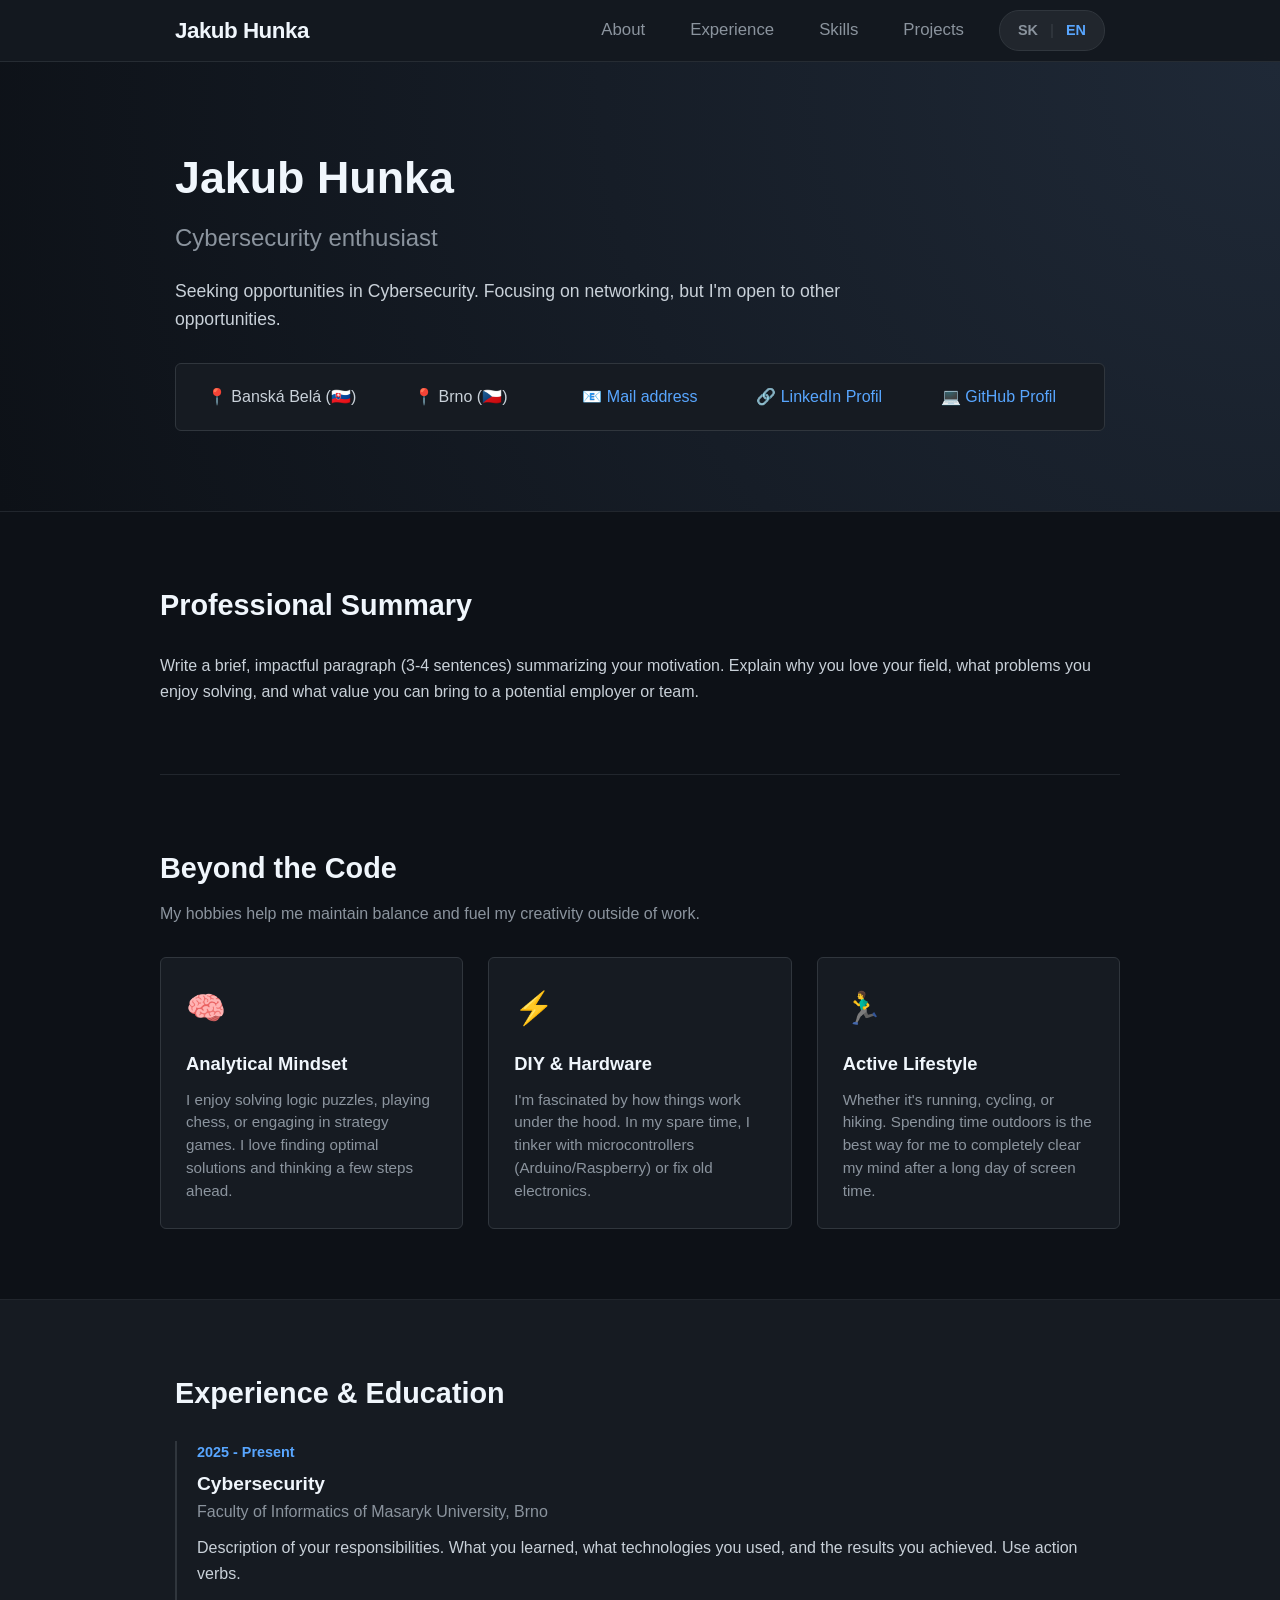
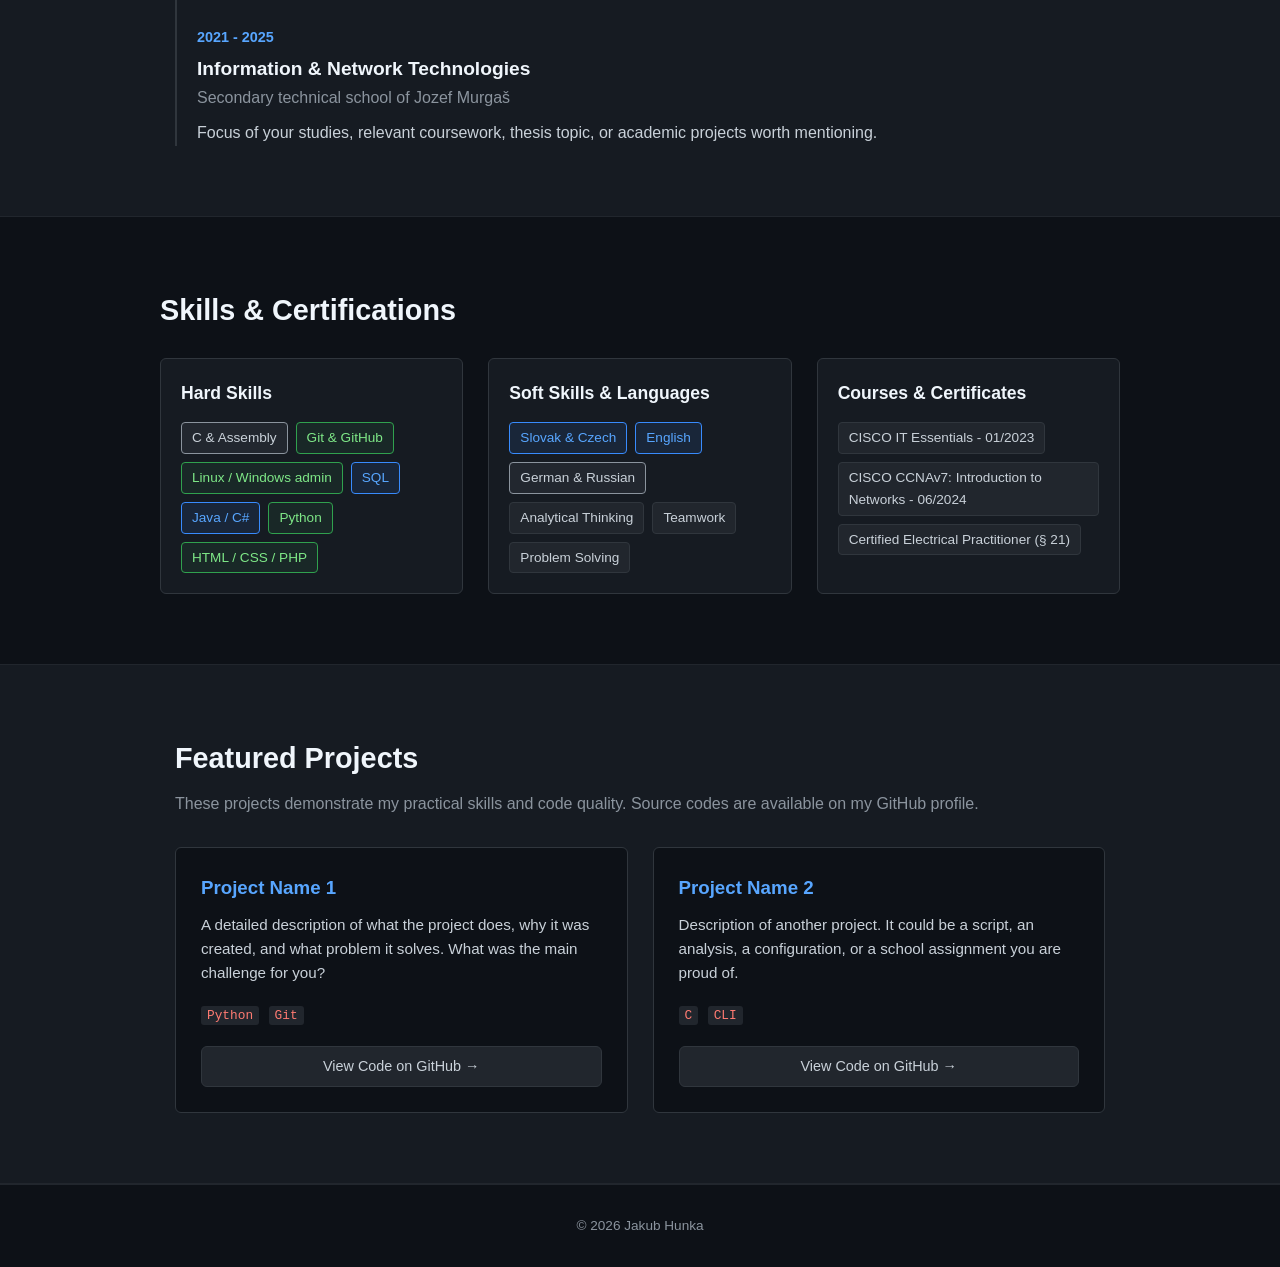
==== en.html @ 0cec3ef6 "first commit" ====
<!DOCTYPE html>
<html lang="en">
<head>
    <meta charset="UTF-8">
    <meta name="viewport" content="width=device-width, initial-scale=1.0">
    <title>Jakub Hunka | Cybersecurity enthusiast</title>
    <link rel="stylesheet" href="style.css">
    <link rel="icon" href="data:image/svg+xml,<svg xmlns='http://www.w3.org/2000/svg' viewBox='0 0 100 100'><text y='0.9em' font-size='90'>🛡️</text></svg>">
</head>
<body>

    <!-- Enhanced Navigation (English) -->
    <header>
        <nav class="container">
            <div class="logo">Jakub Hunka</div>
            
            <div class="nav-right">
                <ul class="nav-links">
                    <li><a href="#about">About</a></li>
                    <li><a href="#experience">Experience</a></li>
                    <li><a href="#skills">Skills</a></li>
                    <li><a href="#projects">Projects</a></li>
                </ul>
                
                <div class="lang-switch">
                    <a href="index.html" class="lang-btn">SK</a>
                    <span class="lang-divider">|</span>
                    <a href="en.html" class="lang-btn active">EN</a>
                </div>
            </div>
        </nav>
    </header>

    <!-- Hero Section -->
    <section class="hero">
        <div class="container hero-grid">
            <div class="hero-text">
                <h1>Jakub Hunka</h1>
                <h2>Cybersecurity enthusiast</h2>
                <p class="tagline">Seeking opportunities in Cybersecurity. Focusing on networking, but I'm open to other opportunities.</p>
                
                <div class="quick-contact">
                    <p>📍 Banská Belá (🇸🇰)</p>
                    <p>📍 Brno (🇨🇿)</p>
                    <p>📧 <a href="mailto:heroxxsvk@gmail.com">Mail address</a></p>
                    <p>🔗 <a href="https://www.linkedin.com/in/jakub-hunka-9722633a0/" target="_blank">LinkedIn Profil</a></p>
                    <p>💻 <a href="https://github.com/HeroXXSK" target="_blank">GitHub Profil</a></p>
                </div>
            </div>
        </div>
    </section>

    <!-- About Me -->
    <section id="about" class="container section">
        <h2>Professional Summary</h2>
        <p>Write a brief, impactful paragraph (3-4 sentences) summarizing your motivation. Explain why you love your field, what problems you enjoy solving, and what value you can bring to a potential employer or team.</p>
    </section>
    <section id="interests" class="container section border-top">
        <h2>Beyond the Code</h2>
        <p class="section-intro">My hobbies help me maintain balance and fuel my creativity outside of work.</p>
        
        <div class="interests-grid">
            <div class="interest-card">
                <span class="interest-icon">🧠</span>
                <h3>Analytical Mindset</h3>
                <p>I enjoy solving logic puzzles, playing chess, or engaging in strategy games. I love finding optimal solutions and thinking a few steps ahead.</p>
            </div>

            <div class="interest-card">
                <span class="interest-icon">⚡</span>
                <h3>DIY & Hardware</h3>
                <p>I'm fascinated by how things work under the hood. In my spare time, I tinker with microcontrollers (Arduino/Raspberry) or fix old electronics.</p>
            </div>

            <div class="interest-card">
                <span class="interest-icon">🏃‍♂️</span>
                <h3>Active Lifestyle</h3>
                <p>Whether it's running, cycling, or hiking. Spending time outdoors is the best way for me to completely clear my mind after a long day of screen time.</p>
            </div>
        </div>
    </section>

    <!-- Experience and Education -->
    <section id="experience" class="bg-dark-accent section">
        <div class="container">
            <h2>Experience & Education</h2>
            <div class="timeline">
                
                <div class="timeline-item">
                    <div class="timeline-date">2025 - Present</div>
                    <div class="timeline-content">
                        <h3>Cybersecurity</h3>
                        <h4>Faculty of Informatics of Masaryk University, Brno</h4>
                        <p>Description of your responsibilities. What you learned, what technologies you used, and the results you achieved. Use action verbs.</p>
                    </div>
                </div>

                <div class="timeline-item">
                    <div class="timeline-date">2021 - 2025</div>
                    <div class="timeline-content">
                        <h3>Information & Network Technologies </h3>
                        <h4>Secondary technical school of Jozef Murgaš</h4>
                        <p>Focus of your studies, relevant coursework, thesis topic, or academic projects worth mentioning.</p>
                    </div>
                </div>

            </div>
        </div>
    </section>

    <!-- Skills -->
    <section id="skills" class="container section">
        <h2>Skills & Certifications</h2>
        <div class="skills-grid">
            
            <div class="skill-card">
                <h3>Hard Skills</h3>
                <div class="skill-tags">
                    <span class="skill-lvl-beg" data-tooltip="">C & Assembly</span>
                    <span class="skill-lvl-int" data-tooltip="">Git & GitHub</span>
                    <span class="skill-lvl-int" data-tooltip="">Linux / Windows admin</span>
                    <span class="skill-lvl-adv" data-tooltip="">SQL</span>
                    <span class="skill-lvl-adv" data-tooltip="">Java / C#</span>
                    <span class="skill-lvl-int" data-tooltip="">Python</span>
                    <span class="skill-lvl-int" data-tooltip="">HTML / CSS / PHP </span>
                </div>
            </div>

            <div class="skill-card">
                <h3>Soft Skills & Languages</h3>
                <div class="skill-tags">
                    <span class="skill-lvl-adv" data-tooltip="Native speaker">Slovak & Czech</span>
                    <span class="skill-lvl-adv" data-tooltip="">English</span>
                    <span class="skill-lvl-beg" data-tooltip="">German & Russian</span>
                    <span class="no-tooltip" data-tooltip="">Analytical Thinking</span>
                    <span class="no-tooltip" data-tooltip="">Teamwork</span>
                    <span class="no-tooltip" data-tooltip="">Problem Solving</span>
                </div>
            </div>

            <div class="skill-card">
                <h3>Courses & Certificates</h3>
                <div class="skill-tags">
                    <span class="no-tooltip">CISCO IT Essentials - 01/2023</span>
                    <span class="no-tooltip">CISCO CCNAv7: Introduction to Networks - 06/2024</span>
                    <span class="no-tooltip">Certified Electrical Practitioner (§ 21)</span>
                </div>
            </div>

        </div>
    </section>

    <!-- Projects -->
    <section id="projects" class="bg-dark-accent section">
        <div class="container">
            <h2>Featured Projects</h2>
            <p class="section-intro">These projects demonstrate my practical skills and code quality. Source codes are available on my GitHub profile.</p>
            
            <div class="projects-grid">
                
                <div class="project-box">
                    <h3>Project Name 1</h3>
                    <p>A detailed description of what the project does, why it was created, and what problem it solves. What was the main challenge for you?</p>
                    <div class="project-tech">
                        <code>Python</code> <code>Git</code>
                    </div>
                    <a href="https://github.com/your-username/project1" class="github-btn" target="_blank">View Code on GitHub &rarr;</a>
                </div>

                <div class="project-box">
                    <h3>Project Name 2</h3>
                    <p>Description of another project. It could be a script, an analysis, a configuration, or a school assignment you are proud of.</p>
                    <div class="project-tech">
                        <code>C</code> <code>CLI</code>
                    </div>
                    <a href="https://github.com/your-username/project2" class="github-btn" target="_blank">View Code on GitHub &rarr;</a>
                </div>

            </div>
        </div>
    </section>

    <!-- Footer -->
    <footer>
        <div class="container footer-content">
            <p>&copy; 2026 Jakub Hunka</p>
        </div>
    </footer>

</body>
</html>
---- style.css ----
/* Základné resety */
* {
    margin: 0;
    padding: 0;
    box-sizing: border-box;
}

html {
    scroll-behavior: smooth;
}

body {
    font-family: -apple-system, BlinkMacSystemFont, "Segoe UI", Roboto, Helvetica, Arial, sans-serif;
    line-height: 1.6;
    background-color: #0d1117; /* GitHub dark bg */
    color: #c9d1d9;
}

.container {
    width: 90%;
    max-width: 960px;
    margin: 0 auto;
    padding: 0 15px;
}

/* Navigácia */

.accent {
    color: #58a6ff;
}

.nav-links li {
    margin-left: 20px;
}

header {
    background-color: rgba(22, 27, 34, 0.85); /* Polopriehľadná tmavá */
    backdrop-filter: blur(12px); /* Sklenený efekt */
    -webkit-backdrop-filter: blur(12px);
    position: sticky;
    top: 0;
    z-index: 1000;
    border-bottom: 1px solid rgba(48, 54, 61, 0.7);
    padding: 10px 0; /* Zväčšenie celkovej výšky */
}

nav {
    display: flex;
    justify-content: space-between;
    align-items: center;
}

.logo {
    font-size: 1.4rem; /* Zväčšené logo */
    font-weight: 800;
    letter-spacing: -0.5px;
    color: #f0f6fc;
}

/* Pravá strana navigácie (odkazy + jazyky) */
.nav-right {
    display: flex;
    align-items: center;
    gap: 35px; /* Priestor medzi menu a prepínačom */
}

.nav-links {
    display: flex;
    list-style: none;
    gap: 25px; /* Väčšie rozostupy medzi odkazmi */
}

.nav-links a {
    color: #8b949e;
    text-decoration: none;
    font-size: 1.05rem; /* Väčšie a čitateľnejšie písmo */
    font-weight: 500;
    padding: 6px 0;
    position: relative;
    transition: color 0.2s ease;
}

/* Animovaná linka pod odkazom pri hoveri */
.nav-links a::after {
    content: '';
    position: absolute;
    width: 0;
    height: 2px;
    bottom: 0;
    left: 0;
    background-color: #58a6ff;
    transition: width 0.2s ease;
}

.nav-links a:hover {
    color: #f0f6fc;
}

.nav-links a:hover::after {
    width: 100%;
}

/* Jazykový prepínač */
.lang-switch {
    display: flex;
    align-items: center;
    background-color: #21262d;
    padding: 6px 14px;
    border-radius: 20px; /* Zaoblený "pill" tvar */
    border: 1px solid #30363d;
    font-size: 0.9rem;
    font-weight: 600;
}

.lang-btn {
    color: #8b949e;
    text-decoration: none;
    transition: color 0.2s;
    padding: 2px 4px;
}

.lang-btn:hover {
    color: #58a6ff;
}

.lang-btn.active {
    color: #58a6ff; /* Aktívny jazyk svieti namodro */
}

.lang-divider {
    color: #30363d;
    margin: 0 8px;
    user-select: none;
}

/* Doplnenie pre responzivitu, aby prepínač nezmizol na mobile */
@media (max-width: 600px) {
    .nav-links { 
        display: none; /* Skryje textové menu na mobile */
    }
    .nav-right {
        gap: 0;
    }
}

/* Hero sekcia s kontaktom */
.hero {
    padding: 80px 0;
    background: radial-gradient(circle at top right, #1f2937, #0d1117);
    border-bottom: 1px solid #21262d;
}

.hero-text h1 {
    font-size: 2.8rem;
    color: #f0f6fc;
    margin-bottom: 5px;
}

.hero-text h2 {
    font-size: 1.5rem;
    color: #8b949e;
    font-weight: 400;
    margin-bottom: 20px;
}

.tagline {
    font-size: 1.1rem;
    max-width: 700px;
    margin-bottom: 30px;
}

.quick-contact {
    display: grid;
    grid-template-columns: repeat(auto-fit, minmax(170px, 1fr));
    gap: 8px;
    background-color: #161b22;
    padding: 20px;
    border-radius: 6px;
    border: 1px solid #30363d;
    text-align: center;
}

.quick-contact a {
    color: #58a6ff;
    text-decoration: none;
}

.quick-contact a:hover {
    text-decoration: underline;
}

/* Sekcie obecne */
.section {
    padding: 70px 0;
}

.section h2 {
    font-size: 1.8rem;
    color: #f0f6fc;
    margin-bottom: 25px;
}

.section-intro {
    margin-top: -15px;
    margin-bottom: 30px;
    color: #8b949e;
}

.bg-dark-accent {
    background-color: #161b22;
    border-top: 1px solid #21262d;
    border-bottom: 1px solid #21262d;
}
.border-top {
    border-top: 1px solid #21262d;
}

.interests-grid {
    display: grid;
    grid-template-columns: repeat(auto-fit, minmax(250px, 1fr));
    gap: 25px;
    margin-top: 20px;
}

.interest-card {
    background-color: #161b22;
    padding: 25px;
    border-radius: 6px;
    border: 1px solid #30363d;
    transition: transform 0.2s ease, border-color 0.2s ease;
}

.interest-card:hover {
    transform: translateY(-3px);
    border-color: #58a6ff; /* Pri prejdení myšou sa jemne zvýrazní */
}

.interest-icon {
    font-size: 2rem;
    display: block;
    margin-bottom: 15px;
}

.interest-card h3 {
    color: #f0f6fc;
    font-size: 1.15rem;
    margin-bottom: 10px;
}

.interest-card p {
    font-size: 0.95rem;
    color: #8b949e;
    line-height: 1.5;
}

/* Časová os (Skúsenosti a Vzdelanie) */
.timeline {
    position: relative;
    border-left: 2px solid #30363d;
    padding-left: 20px;
}

.timeline-item {
    position: relative;
    margin-bottom: 40px;
}

.timeline-item:last-child {
    margin-bottom: 0;
}

.timeline-date {
    font-weight: 600;
    color: #58a6ff;
    font-size: 0.9rem;
    margin-bottom: 5px;
}

.timeline-content h3 {
    color: #f0f6fc;
    font-size: 1.2rem;
}

.timeline-content h4 {
    color: #8b949e;
    font-weight: 500;
    font-size: 1rem;
    margin-bottom: 10px;
}

/* Zručnosti */
.skills-grid {
    display: grid;
    grid-template-columns: repeat(auto-fit, minmax(280px, 1fr));
    gap: 25px;
}

.skill-card {
    background-color: #161b22;
    padding: 20px;
    border-radius: 6px;
    border: 1px solid #30363d;
}

.skill-card h3 {
    color: #f0f6fc;
    font-size: 1.1rem;
    margin-bottom: 15px;
}

.skill-tags {
    display: flex;
    flex-wrap: wrap;
    gap: 8px;
}

.skill-tags span {
    background-color: #21262d;
    color: #c9d1d9;
    padding: 4px 10px;
    border-radius: 4px;
    font-size: 0.85rem;
    border: 1px solid #30363d;
    position: relative;
    cursor: help;
}
.skill-tags span::before{
    content: attr(data-tooltip);
    position: absolute;
    bottom: 130%;
    left: 50%;
    transform: translateX(-50%) translateY(10px);
    background-color: #161b22;
    color: #c9d1d9;
    padding: 8px 12px;
    font-size: 0.8rem;
    border-radius: 6px;
    border: 1px solid #30363d;
    white-space: nowrap;
    box-shadow: 0 4px 12px rgba(0, 0, 0, 0.5);
    opacity: 0;
    pointer-events: none;
    transition: opacity 0.2s ease, transform 0.2s ease;
    z-index: 10;
}
.skill-tags span::after {
    content: '';
    position: absolute;
    bottom: 115%;
    left: 50%;
    transform: translateX(-50%) translateY(10px);
    border-width: 6px;
    border-style: solid;
    border-color: #30363d transparent transparent transparent;
    opacity: 0;
    pointer-events: none;
    transition: opacity 0.2s ease, transform 0.2s ease;
    z-index: 10;
}
.skill-tags span:hover::before,
.skill-tags span:hover::after {
    opacity: 1;
    transform: translateX(-50%) translateY(0);
}
.skill-tags span.no-tooltip {
    cursor: default;
}
.skill-tags span.no-tooltip:hover::before,
.skill-tags span.no-tooltip:hover::after {
    display: none !important;
    opacity: 0 !important;
    visibility: hidden !important;
}
.skill-tags .skill-lvl-adv {
    border-color: #388bfd;
    color: #58a6ff;
    background-color: rgba(56, 139, 253, 0.1);
}
.skill-tags .skill-lvl-int {
    border-color: #30a14e;
    color: #7ee787;
    background-color: rgba(48, 161, 78, 0.1);
}
.skill-tags .skill-lvl-beg {
    border-color: #8b949e;
    color: #c9d1d9;
    background-color: rgba(139, 148, 158, 0.1);
}


/* Projekty */
.projects-grid {
    display: grid;
    grid-template-columns: repeat(auto-fit, minmax(320px, 1fr));
    gap: 25px;
}

.project-box {
    background-color: #0d1117;
    padding: 25px;
    border-radius: 6px;
    border: 1px solid #30363d;
    display: flex;
    flex-direction: column;
    justify-content: space-between;
}

.project-box h3 {
    color: #58a6ff;
    margin-bottom: 10px;
}

.project-box p {
    font-size: 0.95rem;
    margin-bottom: 15px;
    flex-grow: 1;
}

.project-tech {
    margin-bottom: 20px;
}

.project-tech code {
    background-color: #21262d;
    padding: 2px 6px;
    border-radius: 3px;
    font-size: 0.8rem;
    margin-right: 5px;
    color: #ff7b72;
}

.github-btn {
    display: inline-block;
    text-decoration: none;
    color: #c9d1d9;
    background-color: #21262d;
    padding: 8px 16px;
    border-radius: 6px;
    border: 1px solid #30363d;
    font-size: 0.9rem;
    text-align: center;
    transition: background-color 0.2s, border-color 0.2s;
}

.github-btn:hover {
    background-color: #30363d;
    border-color: #8b949e;
}

/* Pätička */
footer {
    padding: 30px 0;
    text-align: center;
    font-size: 0.85rem;
    color: #8b949e;
    border-top: 1px solid #21262d;
}

/* Mobilné zobrazenie */
@media (max-width: 600px) {
    .hero-text h1 { font-size: 2rem; }
    .nav-links { display: none; } /* Zjednodušenie pre mobil */
}
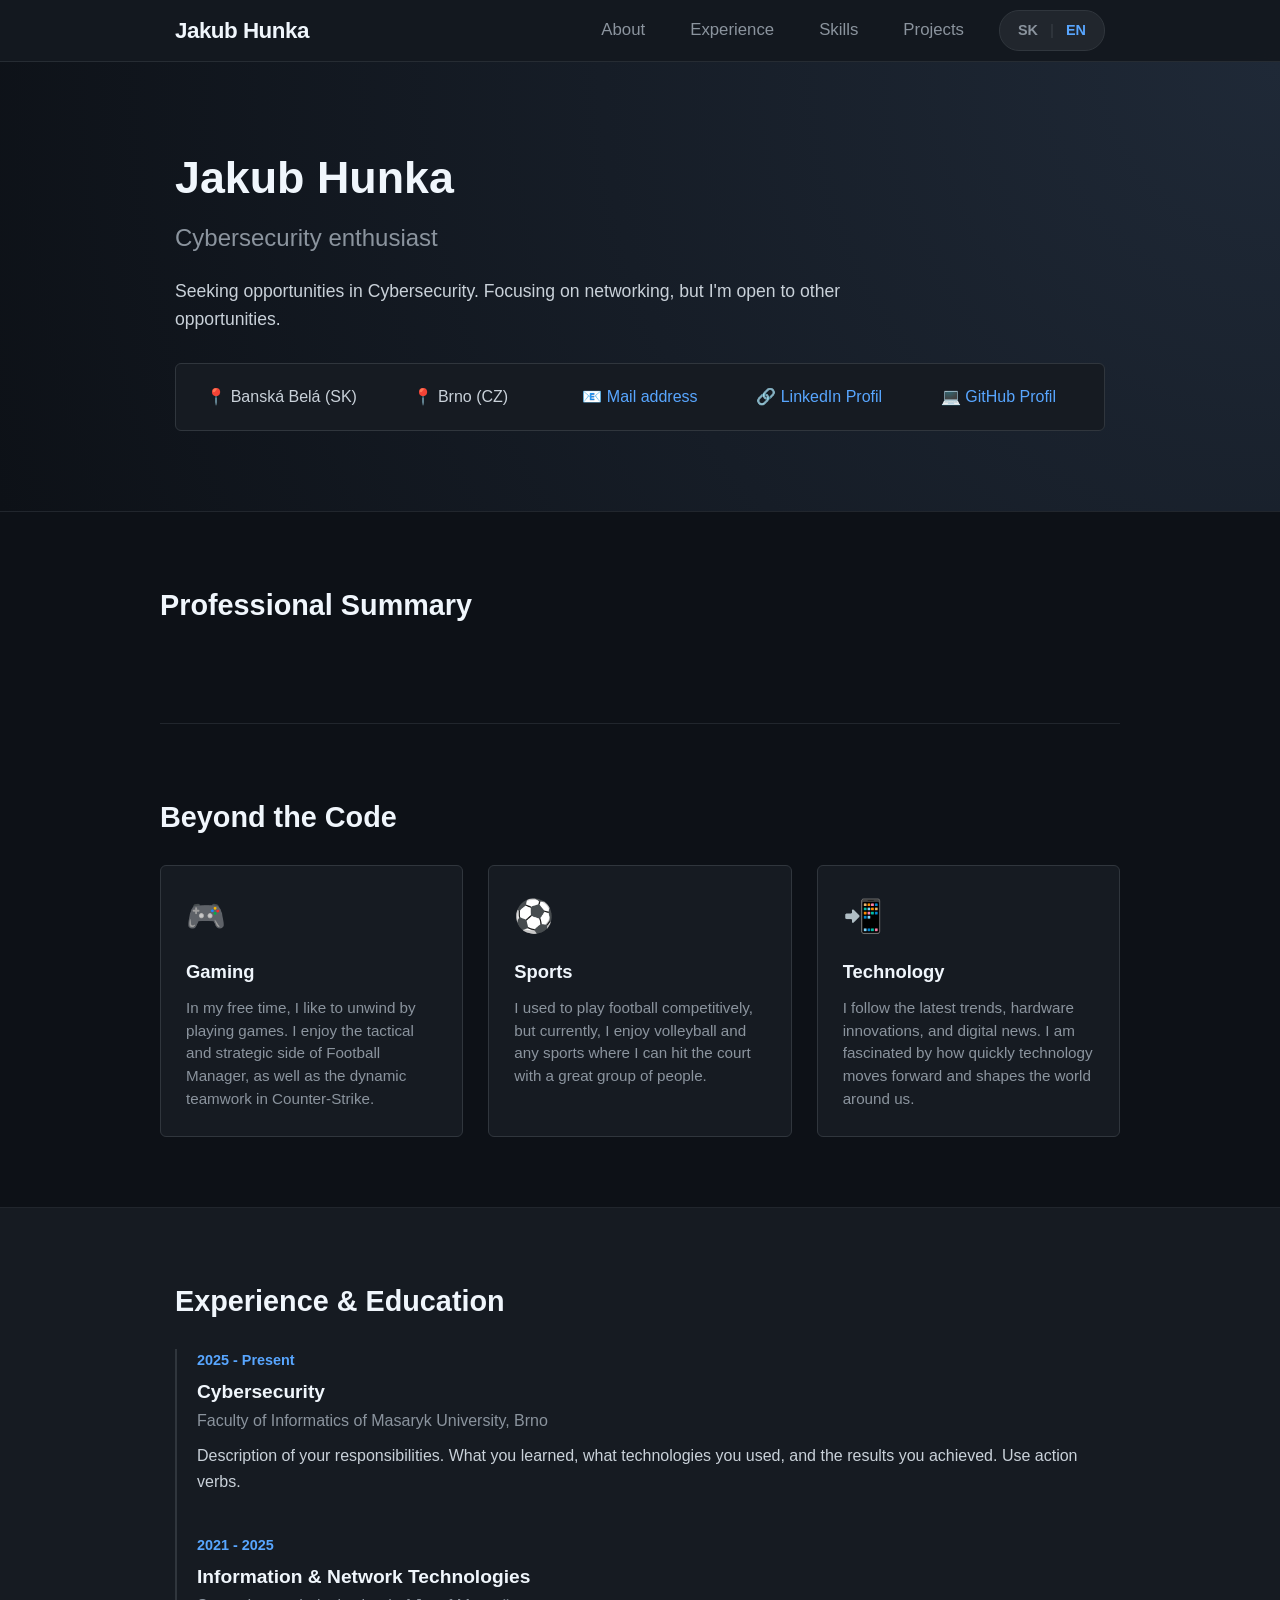
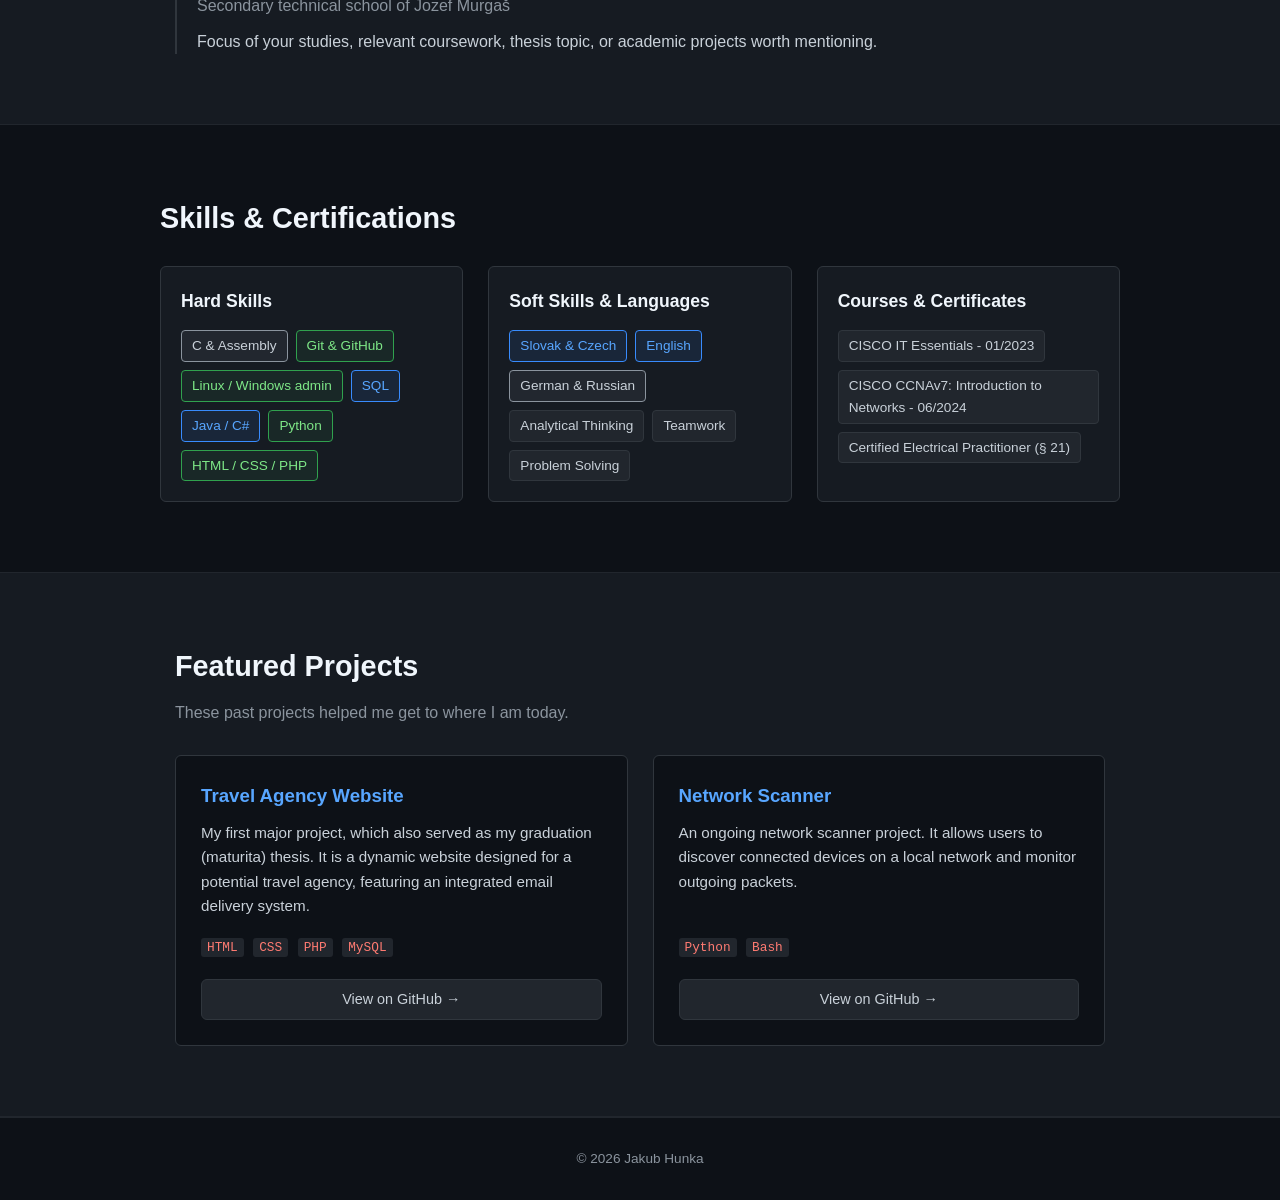
==== commit 35363a04: "Updated" ====
--- a/en.html
+++ b/en.html
@@ -40,8 +40,8 @@
                 <p class="tagline">Seeking opportunities in Cybersecurity. Focusing on networking, but I'm open to other opportunities.</p>
                 
                 <div class="quick-contact">
-                    <p>📍 Banská Belá (🇸🇰)</p>
-                    <p>📍 Brno (🇨🇿)</p>
+                    <p>📍 Banská Belá (SK)</p>
+                    <p>📍 Brno (CZ)</p>
                     <p>📧 <a href="mailto:heroxxsvk@gmail.com">Mail address</a></p>
                     <p>🔗 <a href="https://www.linkedin.com/in/jakub-hunka-9722633a0/" target="_blank">LinkedIn Profil</a></p>
                     <p>💻 <a href="https://github.com/HeroXXSK" target="_blank">GitHub Profil</a></p>
@@ -53,29 +53,28 @@
     <!-- About Me -->
     <section id="about" class="container section">
         <h2>Professional Summary</h2>
-        <p>Write a brief, impactful paragraph (3-4 sentences) summarizing your motivation. Explain why you love your field, what problems you enjoy solving, and what value you can bring to a potential employer or team.</p>
+        <p></p>
     </section>
     <section id="interests" class="container section border-top">
         <h2>Beyond the Code</h2>
-        <p class="section-intro">My hobbies help me maintain balance and fuel my creativity outside of work.</p>
         
         <div class="interests-grid">
             <div class="interest-card">
-                <span class="interest-icon">🧠</span>
-                <h3>Analytical Mindset</h3>
-                <p>I enjoy solving logic puzzles, playing chess, or engaging in strategy games. I love finding optimal solutions and thinking a few steps ahead.</p>
+                <span class="interest-icon">🎮</span>
+                <h3>Gaming</h3>
+                <p>In my free time, I like to unwind by playing games. I enjoy the tactical and strategic side of Football Manager, as well as the dynamic teamwork in Counter-Strike.</p>
             </div>
-
+        
             <div class="interest-card">
-                <span class="interest-icon">⚡</span>
-                <h3>DIY & Hardware</h3>
-                <p>I'm fascinated by how things work under the hood. In my spare time, I tinker with microcontrollers (Arduino/Raspberry) or fix old electronics.</p>
+                <span class="interest-icon">⚽</span>
+                <h3>Sports</h3>
+                <p>I used to play football competitively, but currently, I enjoy volleyball and any sports where I can hit the court with a great group of people.</p>
             </div>
-
+        
             <div class="interest-card">
-                <span class="interest-icon">🏃‍♂️</span>
-                <h3>Active Lifestyle</h3>
-                <p>Whether it's running, cycling, or hiking. Spending time outdoors is the best way for me to completely clear my mind after a long day of screen time.</p>
+                <span class="interest-icon">📲</span>
+                <h3>Technology</h3>
+                <p>I follow the latest trends, hardware innovations, and digital news. I am fascinated by how quickly technology moves forward and shapes the world around us.</p>
             </div>
         </div>
     </section>
@@ -154,27 +153,29 @@
     <section id="projects" class="bg-dark-accent section">
         <div class="container">
             <h2>Featured Projects</h2>
-            <p class="section-intro">These projects demonstrate my practical skills and code quality. Source codes are available on my GitHub profile.</p>
+            <p class="section-intro">These past projects helped me get to where I am today.</p>
             
             <div class="projects-grid">
-                
-                <div class="project-box">
-                    <h3>Project Name 1</h3>
-                    <p>A detailed description of what the project does, why it was created, and what problem it solves. What was the main challenge for you?</p>
-                    <div class="project-tech">
-                        <code>Python</code> <code>Git</code>
-                    </div>
-                    <a href="https://github.com/your-username/project1" class="github-btn" target="_blank">View Code on GitHub &rarr;</a>
+    
+            <!-- Project 1 -->
+            <div class="project-box">
+                <h3>Travel Agency Website</h3>
+                <p>My first major project, which also served as my graduation (maturita) thesis. It is a dynamic website designed for a potential travel agency, featuring an integrated email delivery system.</p>
+                <div class="project-tech">
+                    <code>HTML</code> <code>CSS</code> <code>PHP</code> <code>MySQL</code>
                 </div>
-
-                <div class="project-box">
-                    <h3>Project Name 2</h3>
-                    <p>Description of another project. It could be a script, an analysis, a configuration, or a school assignment you are proud of.</p>
-                    <div class="project-tech">
-                        <code>C</code> <code>CLI</code>
-                    </div>
-                    <a href="https://github.com/your-username/project2" class="github-btn" target="_blank">View Code on GitHub &rarr;</a>
+                <a href="https://github.com/HeroXXSK/RocnikovyProjekt" class="github-btn" target="_blank">View on GitHub &rarr;</a>
+            </div>
+        
+            <!-- Project 2 -->
+            <div class="project-box">
+                <h3>Network Scanner</h3>
+                <p>An ongoing network scanner project. It allows users to discover connected devices on a local network and monitor outgoing packets.</p>
+                <div class="project-tech">
+                    <code>Python</code> <code>Bash</code>
                 </div>
+                <a href="https://github.com/HeroXXSK/network-scanner" class="github-btn" target="_blank">View on GitHub &rarr;</a>
+            </div>
 
             </div>
         </div>
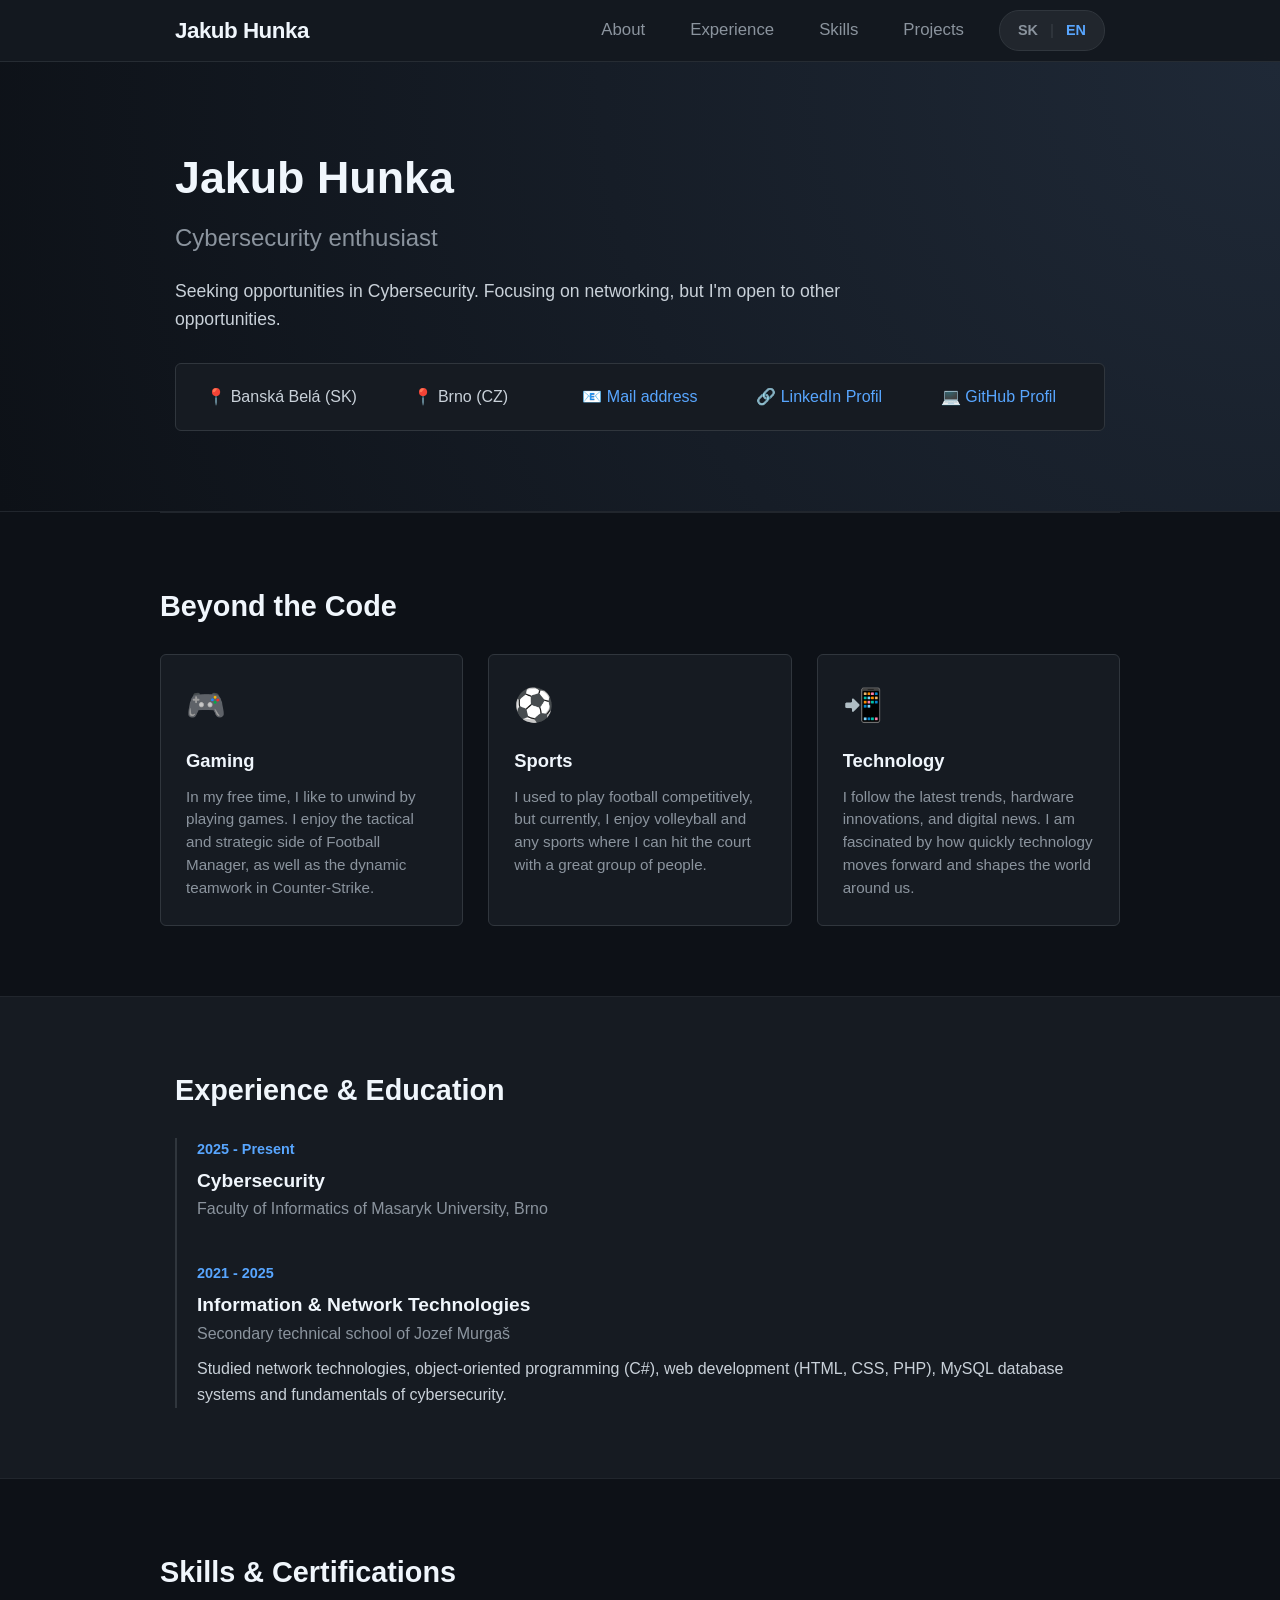
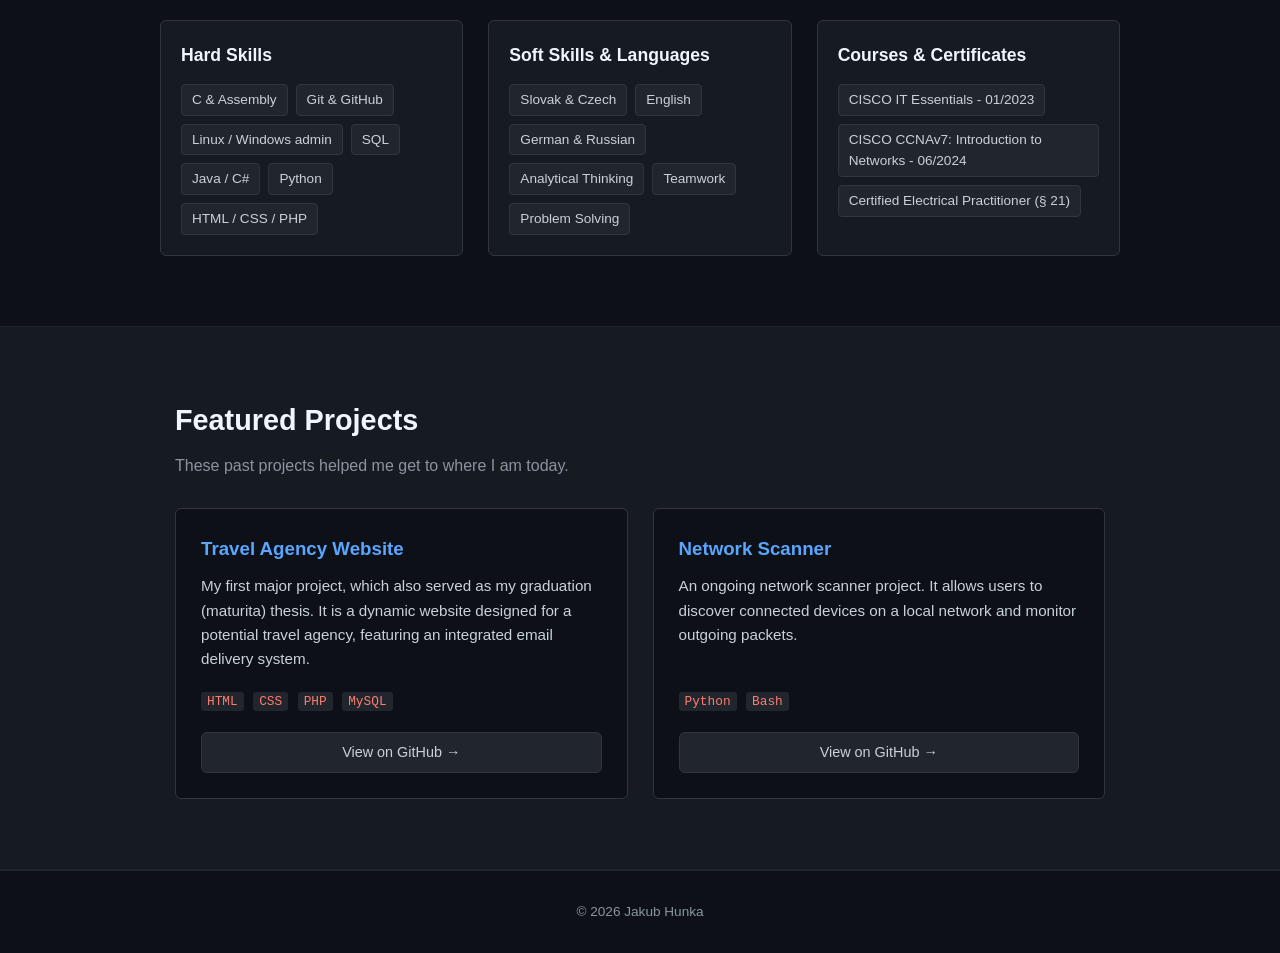
==== commit c55e3d71: "Updated" ====
--- a/en.html
+++ b/en.html
@@ -9,7 +9,6 @@
 </head>
 <body>
 
-    <!-- Enhanced Navigation (English) -->
     <header>
         <nav class="container">
             <div class="logo">Jakub Hunka</div>
@@ -31,7 +30,6 @@
         </nav>
     </header>
 
-    <!-- Hero Section -->
     <section class="hero">
         <div class="container hero-grid">
             <div class="hero-text">
@@ -50,11 +48,11 @@
         </div>
     </section>
 
-    <!-- About Me -->
+    <!--
     <section id="about" class="container section">
         <h2>Professional Summary</h2>
         <p></p>
-    </section>
+    </section>-->
     <section id="interests" class="container section border-top">
         <h2>Beyond the Code</h2>
         
@@ -79,7 +77,6 @@
         </div>
     </section>
 
-    <!-- Experience and Education -->
     <section id="experience" class="bg-dark-accent section">
         <div class="container">
             <h2>Experience & Education</h2>
@@ -90,7 +87,7 @@
                     <div class="timeline-content">
                         <h3>Cybersecurity</h3>
                         <h4>Faculty of Informatics of Masaryk University, Brno</h4>
-                        <p>Description of your responsibilities. What you learned, what technologies you used, and the results you achieved. Use action verbs.</p>
+                        <p></p>
                     </div>
                 </div>
 
@@ -99,7 +96,7 @@
                     <div class="timeline-content">
                         <h3>Information & Network Technologies </h3>
                         <h4>Secondary technical school of Jozef Murgaš</h4>
-                        <p>Focus of your studies, relevant coursework, thesis topic, or academic projects worth mentioning.</p>
+                        <p>Studied network technologies, object-oriented programming (C#), web development (HTML, CSS, PHP), MySQL database systems and fundamentals of cybersecurity.</p>
                     </div>
                 </div>
 
@@ -107,7 +104,6 @@
         </div>
     </section>
 
-    <!-- Skills -->
     <section id="skills" class="container section">
         <h2>Skills & Certifications</h2>
         <div class="skills-grid">
@@ -115,22 +111,22 @@
             <div class="skill-card">
                 <h3>Hard Skills</h3>
                 <div class="skill-tags">
-                    <span class="skill-lvl-beg" data-tooltip="">C & Assembly</span>
-                    <span class="skill-lvl-int" data-tooltip="">Git & GitHub</span>
-                    <span class="skill-lvl-int" data-tooltip="">Linux / Windows admin</span>
-                    <span class="skill-lvl-adv" data-tooltip="">SQL</span>
-                    <span class="skill-lvl-adv" data-tooltip="">Java / C#</span>
-                    <span class="skill-lvl-int" data-tooltip="">Python</span>
-                    <span class="skill-lvl-int" data-tooltip="">HTML / CSS / PHP </span>
+                    <span class="no-tooltip" data-tooltip="">C & Assembly</span>
+                    <span class="no-tooltip" data-tooltip="">Git & GitHub</span>
+                    <span class="no-tooltip" data-tooltip="">Linux / Windows admin</span>
+                    <span class="no-tooltip" data-tooltip="">SQL</span>
+                    <span class="no-tooltip" data-tooltip="">Java / C#</span>
+                    <span class="no-tooltip" data-tooltip="">Python</span>
+                    <span class="no-tooltip" data-tooltip="">HTML / CSS / PHP </span>
                 </div>
             </div>
 
             <div class="skill-card">
                 <h3>Soft Skills & Languages</h3>
                 <div class="skill-tags">
-                    <span class="skill-lvl-adv" data-tooltip="Native speaker">Slovak & Czech</span>
-                    <span class="skill-lvl-adv" data-tooltip="">English</span>
-                    <span class="skill-lvl-beg" data-tooltip="">German & Russian</span>
+                    <span class="no-tooltip" data-tooltip="Native speaker">Slovak & Czech</span>
+                    <span class="no-tooltip" data-tooltip="">English</span>
+                    <span class="no-tooltip" data-tooltip="">German & Russian</span>
                     <span class="no-tooltip" data-tooltip="">Analytical Thinking</span>
                     <span class="no-tooltip" data-tooltip="">Teamwork</span>
                     <span class="no-tooltip" data-tooltip="">Problem Solving</span>
@@ -149,7 +145,6 @@
         </div>
     </section>
 
-    <!-- Projects -->
     <section id="projects" class="bg-dark-accent section">
         <div class="container">
             <h2>Featured Projects</h2>
@@ -157,17 +152,15 @@
             
             <div class="projects-grid">
     
-            <!-- Project 1 -->
             <div class="project-box">
                 <h3>Travel Agency Website</h3>
                 <p>My first major project, which also served as my graduation (maturita) thesis. It is a dynamic website designed for a potential travel agency, featuring an integrated email delivery system.</p>
                 <div class="project-tech">
                     <code>HTML</code> <code>CSS</code> <code>PHP</code> <code>MySQL</code>
                 </div>
-                <a href="https://github.com/HeroXXSK/RocnikovyProjekt" class="github-btn" target="_blank">View on GitHub &rarr;</a>
+                <a href="https://github.com/HeroXXSK/MaturitnyProjekt" class="github-btn" target="_blank">View on GitHub &rarr;</a>
             </div>
         
-            <!-- Project 2 -->
             <div class="project-box">
                 <h3>Network Scanner</h3>
                 <p>An ongoing network scanner project. It allows users to discover connected devices on a local network and monitor outgoing packets.</p>
@@ -181,7 +174,6 @@
         </div>
     </section>
 
-    <!-- Footer -->
     <footer>
         <div class="container footer-content">
             <p>&copy; 2026 Jakub Hunka</p>
--- a/style.css
+++ b/style.css
@@ -34,14 +34,14 @@
 }
 
 header {
-    background-color: rgba(22, 27, 34, 0.85); /* Polopriehľadná tmavá */
-    backdrop-filter: blur(12px); /* Sklenený efekt */
+    background-color: rgba(22, 27, 34, 0.85); 
+    backdrop-filter: blur(12px); 
     -webkit-backdrop-filter: blur(12px);
     position: sticky;
     top: 0;
     z-index: 1000;
     border-bottom: 1px solid rgba(48, 54, 61, 0.7);
-    padding: 10px 0; /* Zväčšenie celkovej výšky */
+    padding: 10px 0; 
 }
 
 nav {
@@ -51,7 +51,7 @@
 }
 
 .logo {
-    font-size: 1.4rem; /* Zväčšené logo */
+    font-size: 1.4rem; 
     font-weight: 800;
     letter-spacing: -0.5px;
     color: #f0f6fc;
@@ -61,19 +61,19 @@
 .nav-right {
     display: flex;
     align-items: center;
-    gap: 35px; /* Priestor medzi menu a prepínačom */
+    gap: 35px; 
 }
 
 .nav-links {
     display: flex;
     list-style: none;
-    gap: 25px; /* Väčšie rozostupy medzi odkazmi */
+    gap: 25px; 
 }
 
 .nav-links a {
     color: #8b949e;
     text-decoration: none;
-    font-size: 1.05rem; /* Väčšie a čitateľnejšie písmo */
+    font-size: 1.05rem; 
     font-weight: 500;
     padding: 6px 0;
     position: relative;
@@ -106,7 +106,7 @@
     align-items: center;
     background-color: #21262d;
     padding: 6px 14px;
-    border-radius: 20px; /* Zaoblený "pill" tvar */
+    border-radius: 20px; 
     border: 1px solid #30363d;
     font-size: 0.9rem;
     font-weight: 600;
@@ -124,7 +124,7 @@
 }
 
 .lang-btn.active {
-    color: #58a6ff; /* Aktívny jazyk svieti namodro */
+    color: #58a6ff; 
 }
 
 .lang-divider {
@@ -136,7 +136,7 @@
 /* Doplnenie pre responzivitu, aby prepínač nezmizol na mobile */
 @media (max-width: 600px) {
     .nav-links { 
-        display: none; /* Skryje textové menu na mobile */
+        display: none; 
     }
     .nav-right {
         gap: 0;
@@ -232,7 +232,7 @@
 
 .interest-card:hover {
     transform: translateY(-3px);
-    border-color: #58a6ff; /* Pri prejdení myšou sa jemne zvýrazní */
+    border-color: #58a6ff; 
 }
 
 .interest-icon {
@@ -459,5 +459,5 @@
 /* Mobilné zobrazenie */
 @media (max-width: 600px) {
     .hero-text h1 { font-size: 2rem; }
-    .nav-links { display: none; } /* Zjednodušenie pre mobil */
-}
+    .nav-links { display: none; }
+}
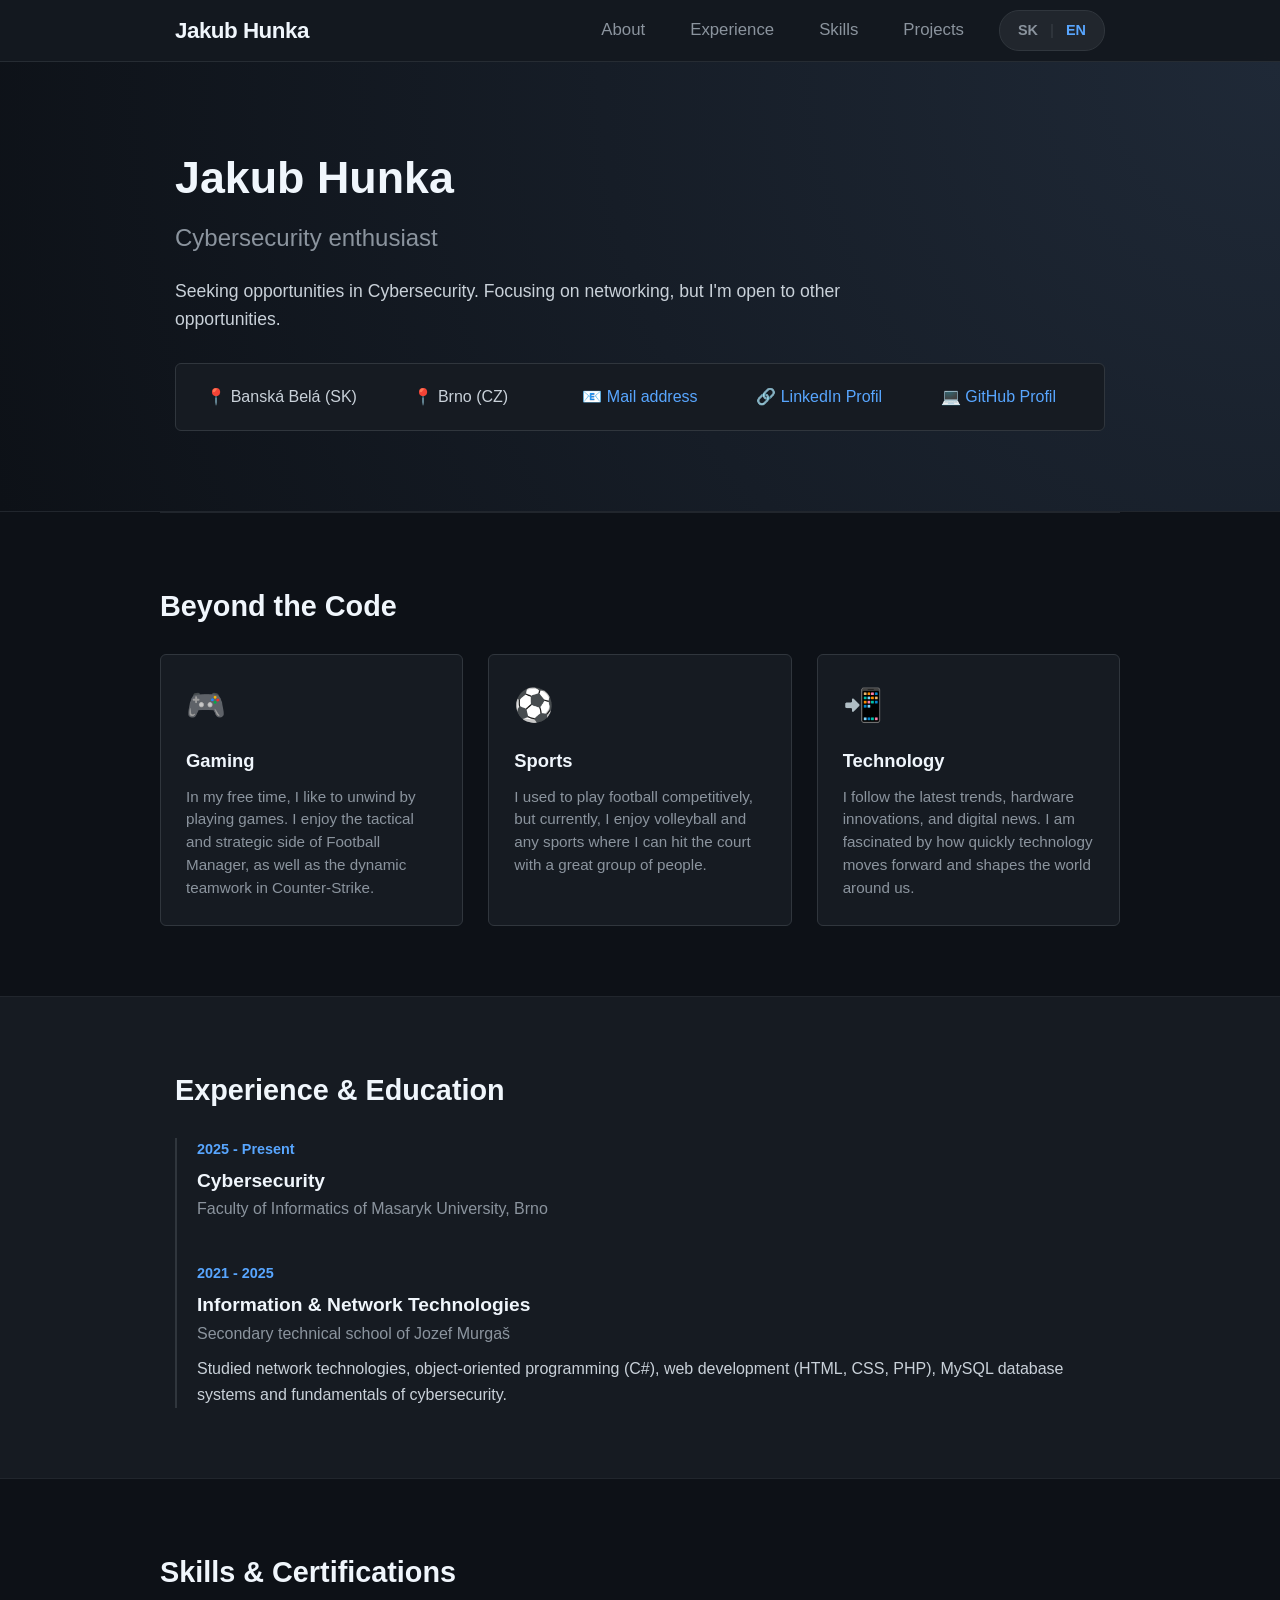
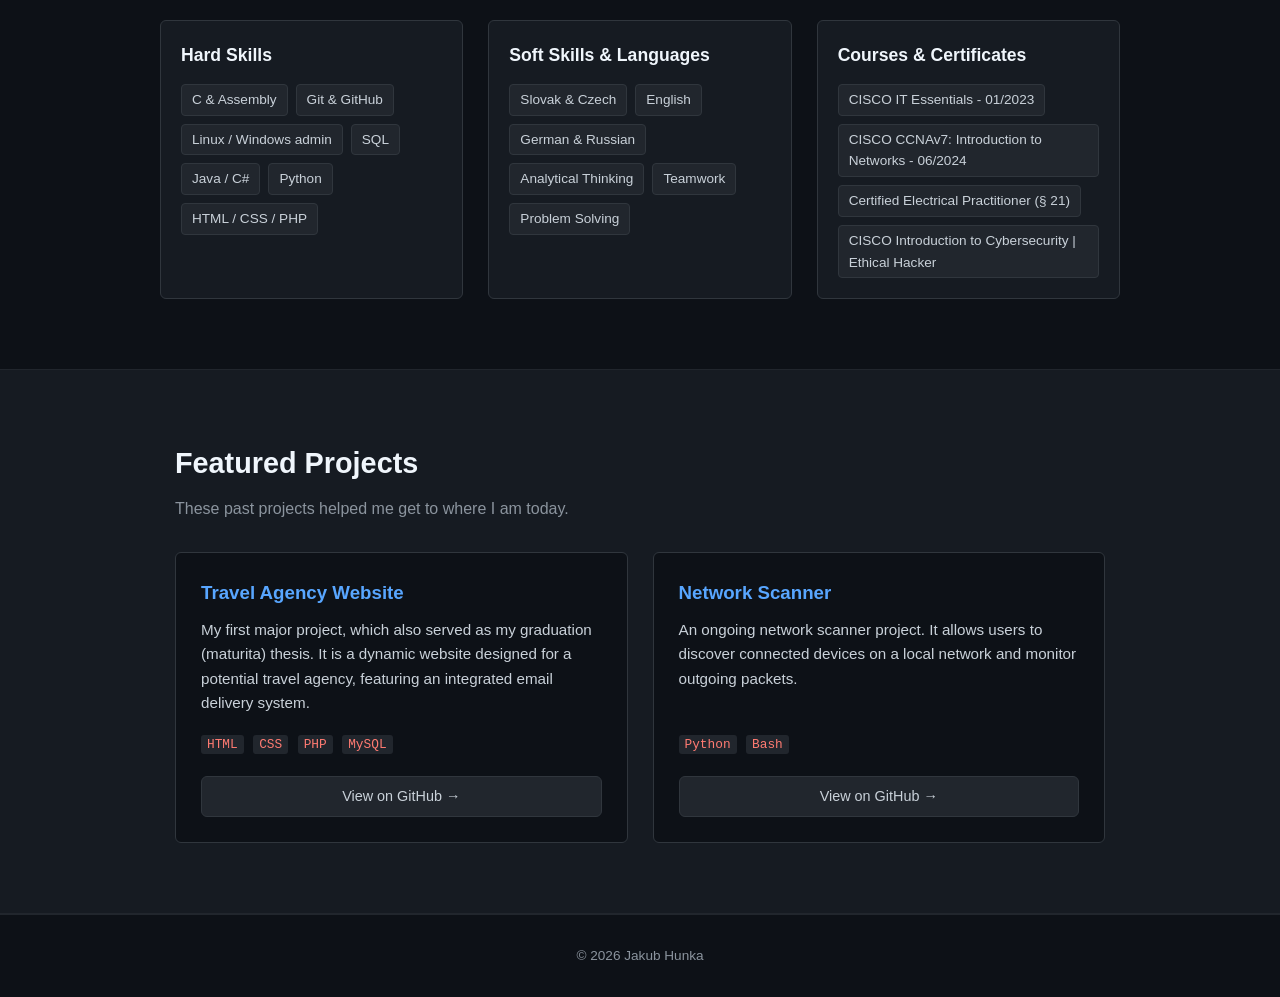
==== commit dc74b7ad: "Updated" ====
--- a/en.html
+++ b/en.html
@@ -139,6 +139,7 @@
                     <span class="no-tooltip">CISCO IT Essentials - 01/2023</span>
                     <span class="no-tooltip">CISCO CCNAv7: Introduction to Networks - 06/2024</span>
                     <span class="no-tooltip">Certified Electrical Practitioner (§ 21)</span>
+                    <span class="no-tooltip">CISCO Introduction to Cybersecurity | Ethical Hacker</span>
                 </div>
             </div>
 
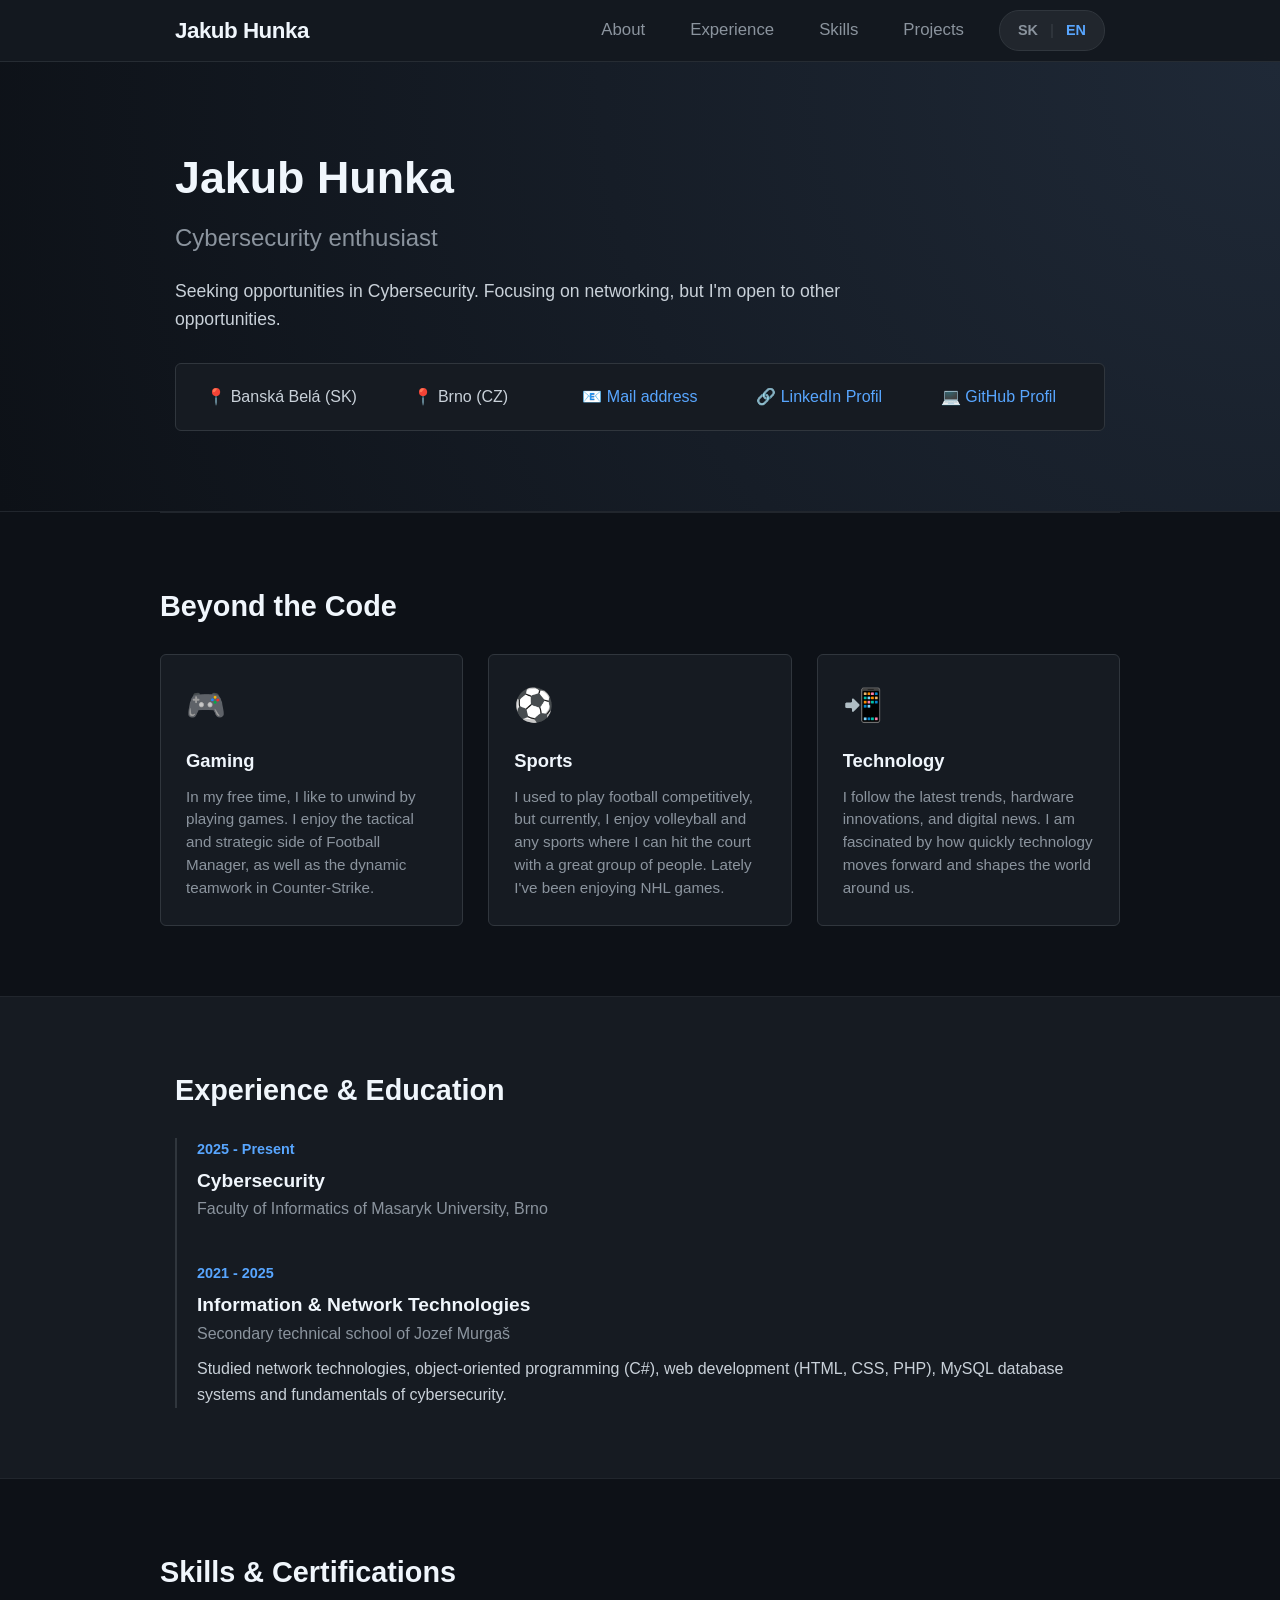
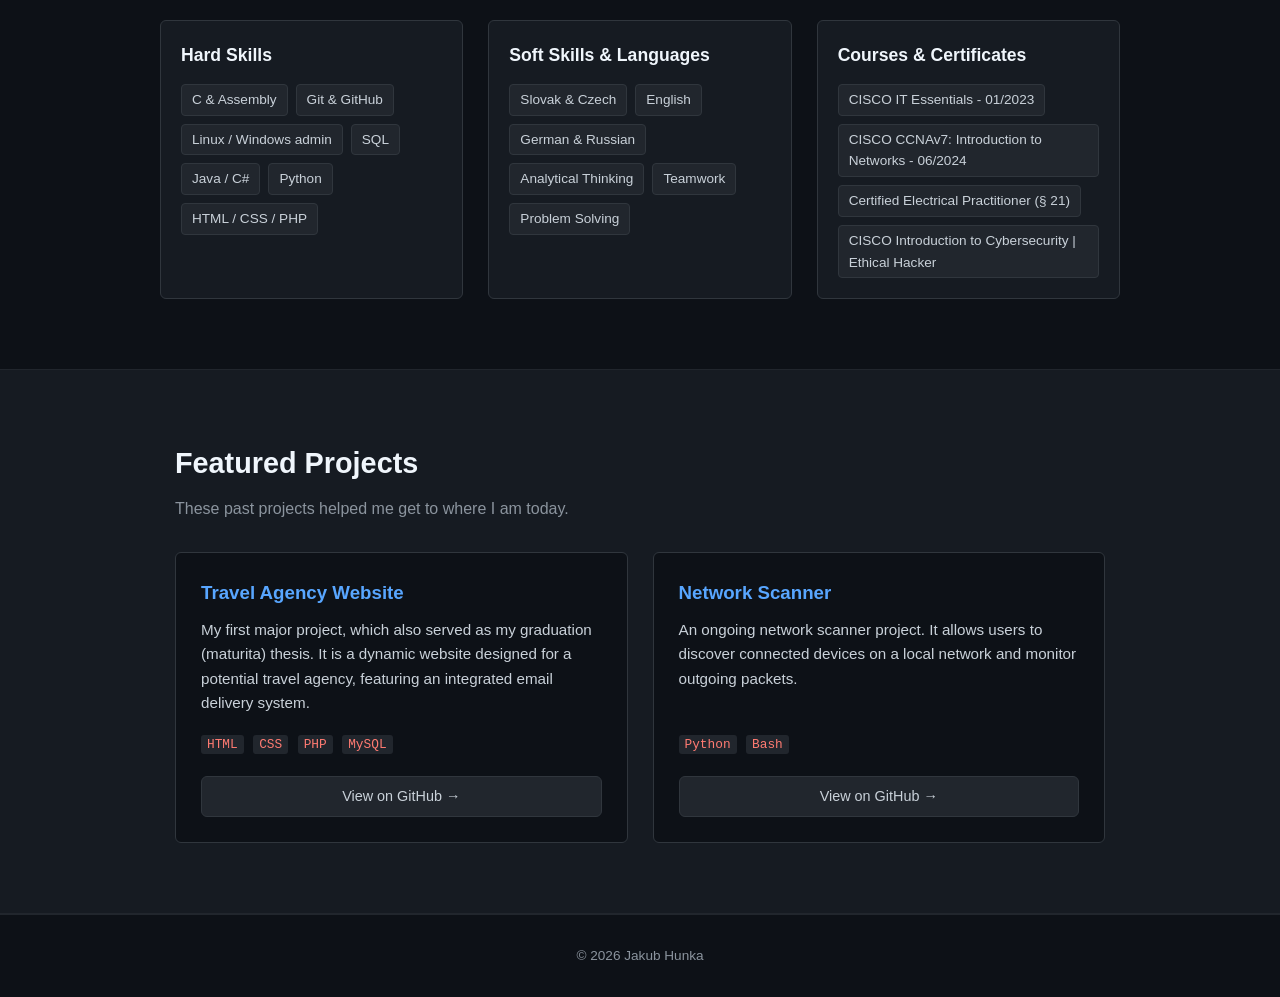
==== commit 235ef88b: "Updated" ====
--- a/en.html
+++ b/en.html
@@ -66,7 +66,7 @@
             <div class="interest-card">
                 <span class="interest-icon">⚽</span>
                 <h3>Sports</h3>
-                <p>I used to play football competitively, but currently, I enjoy volleyball and any sports where I can hit the court with a great group of people.</p>
+                <p>I used to play football competitively, but currently, I enjoy volleyball and any sports where I can hit the court with a great group of people. Lately I've been enjoying NHL games.</p>
             </div>
         
             <div class="interest-card">
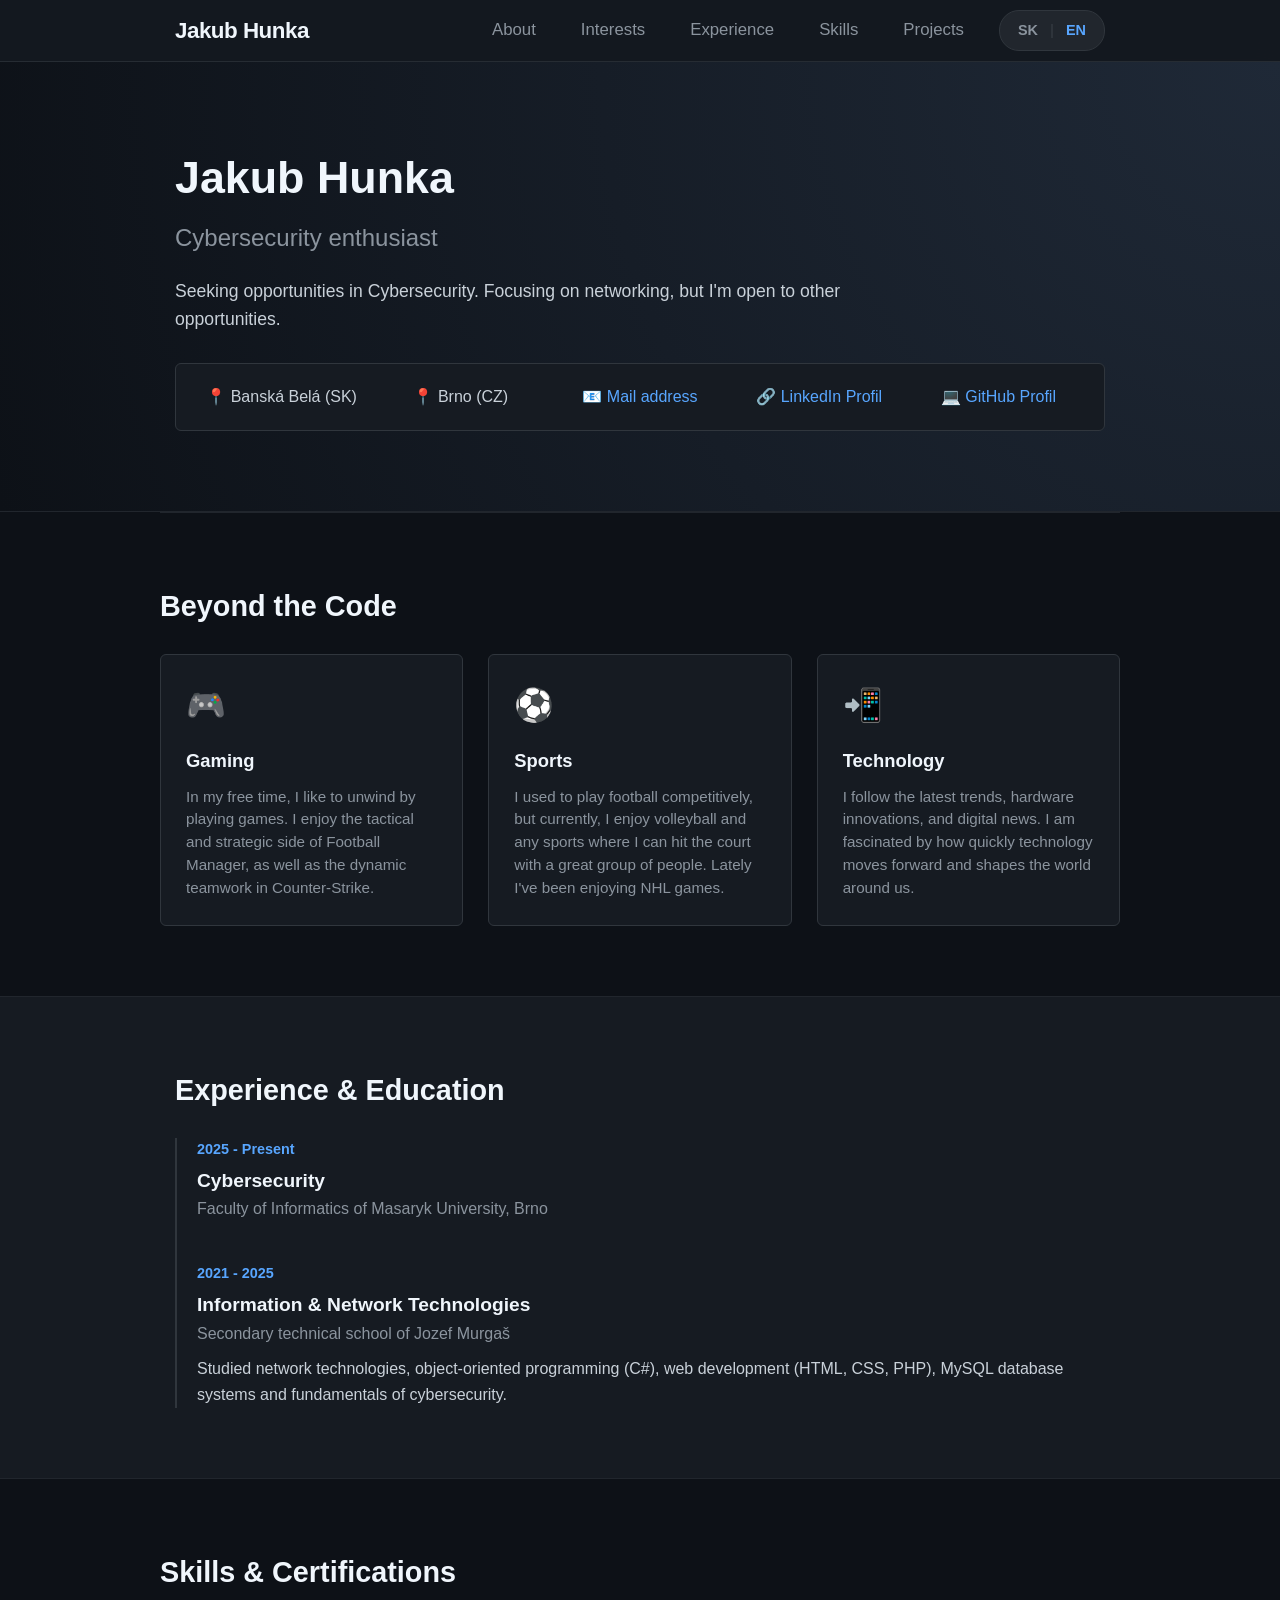
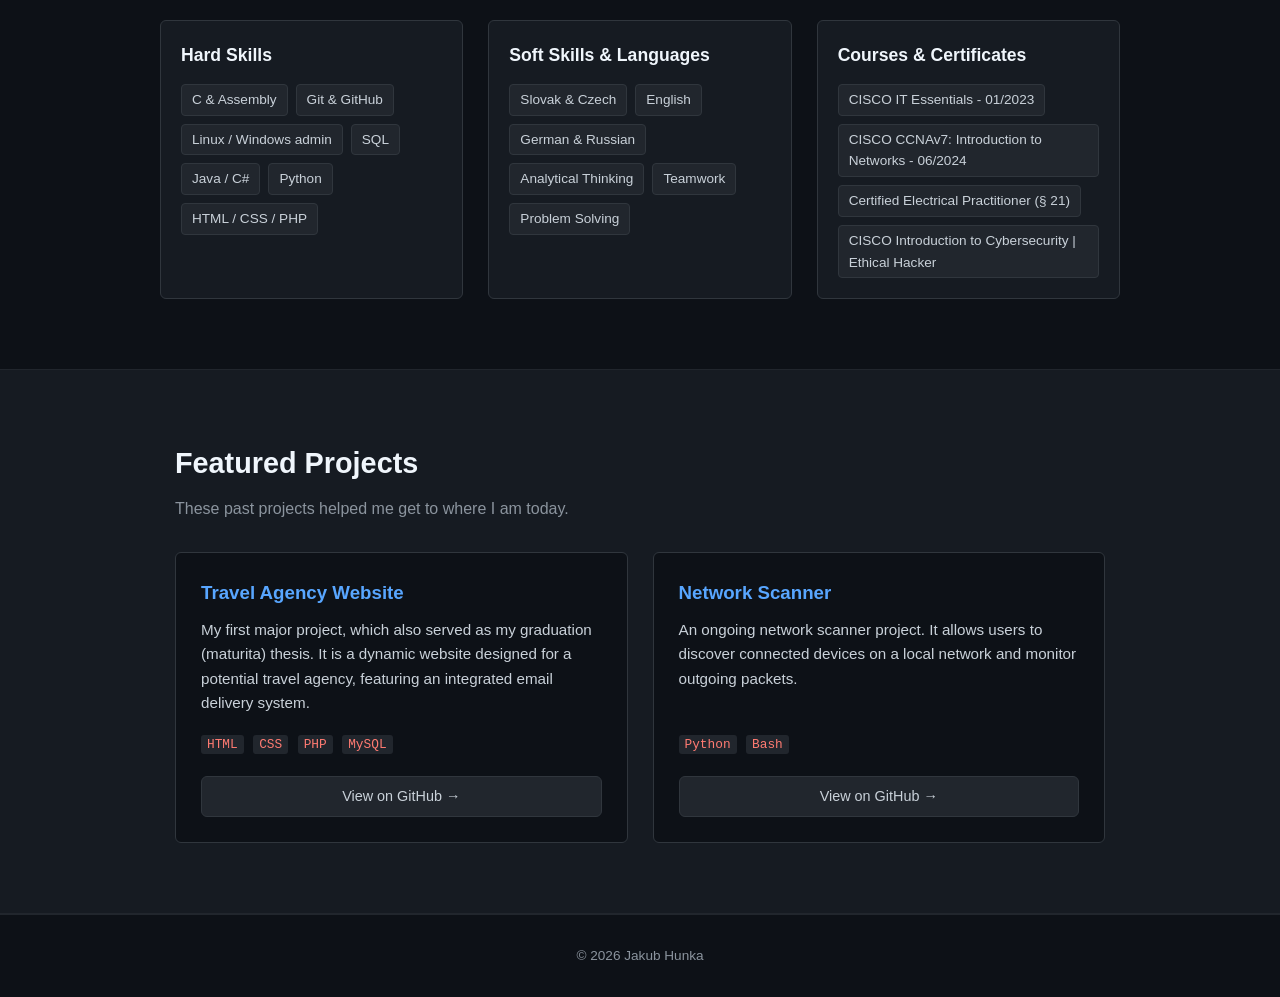
==== commit 09392e82: "Update" ====
--- a/en.html
+++ b/en.html
@@ -15,7 +15,8 @@
             
             <div class="nav-right">
                 <ul class="nav-links">
-                    <li><a href="#about">About</a></li>
+                    <li><a href="#hero">About</a></li>
+                    <li><a href="#interests">Interests</a></li>
                     <li><a href="#experience">Experience</a></li>
                     <li><a href="#skills">Skills</a></li>
                     <li><a href="#projects">Projects</a></li>
@@ -30,7 +31,7 @@
         </nav>
     </header>
 
-    <section class="hero">
+    <section id="hero" class="hero">
         <div class="container hero-grid">
             <div class="hero-text">
                 <h1>Jakub Hunka</h1>
